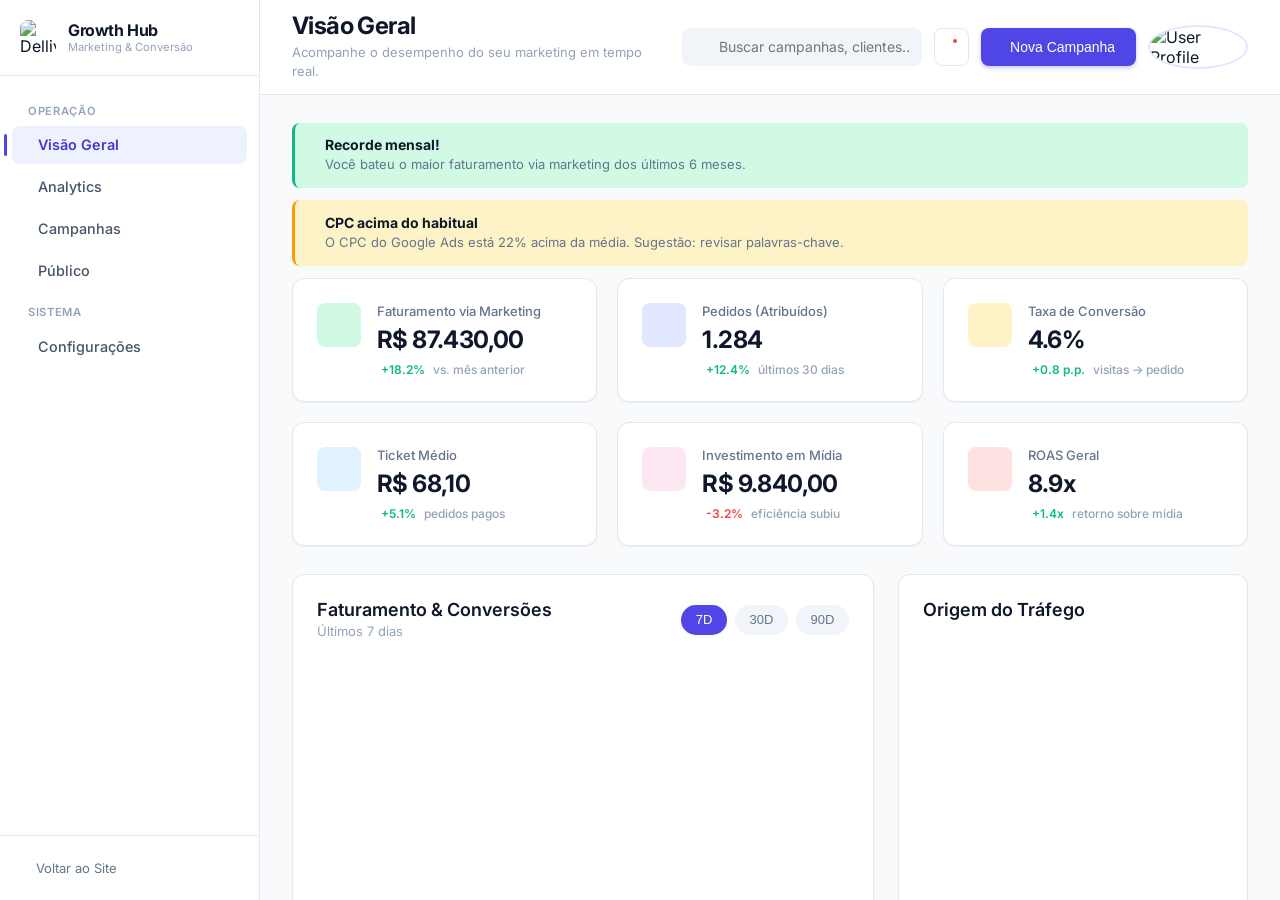
==== growth-hub/index.html @ b265a1ce "Add App ERP Marketing" ====
<!DOCTYPE html>
<html lang="pt-BR">
<head>
    <meta charset="UTF-8">
    <meta name="viewport" content="width=device-width, initial-scale=1.0">
    <title>Growth Hub | Dellivery Aqui</title>
    <meta name="description" content="Growth Hub — Centro de marketing, performance e conversão da Dellivery Aqui.">
    <!-- Google Fonts: Inter -->
    <link rel="preconnect" href="https://fonts.googleapis.com">
    <link rel="preconnect" href="https://fonts.gstatic.com" crossorigin>
    <link href="https://fonts.googleapis.com/css2?family=Inter:wght@300;400;500;600;700&display=swap" rel="stylesheet">
    <!-- Phosphor Icons -->
    <script src="https://unpkg.com/@phosphor-icons/web"></script>
    <!-- Custom CSS -->
    <link rel="stylesheet" href="styles.css">
    <link rel="icon" type="image/png" href="../assets/deliveryaqui.favicon.png">
</head>
<body>
    <div class="app-layout">
        <!-- Sidebar Navigation -->
        <aside class="sidebar">
            <div class="sidebar-header">
                <img src="../assets/develliveryaquilogo.png" alt="Dellivery Aqui" class="logo">
                <div class="logo-block">
                    <span class="logo-text">Growth Hub</span>
                    <span class="logo-sub">Marketing &amp; Conversão</span>
                </div>
            </div>
            <nav class="sidebar-nav">
                <span class="nav-section">Operação</span>
                <a href="#" class="nav-item active" data-page="dashboard">
                    <i class="ph ph-squares-four"></i>
                    <span>Visão Geral</span>
                </a>
                <a href="#" class="nav-item" data-page="analytics">
                    <i class="ph ph-chart-line-up"></i>
                    <span>Analytics</span>
                </a>
                <a href="#" class="nav-item" data-page="campaigns">
                    <i class="ph ph-megaphone"></i>
                    <span>Campanhas</span>
                </a>
                <a href="#" class="nav-item" data-page="audience">
                    <i class="ph ph-users-three"></i>
                    <span>Público</span>
                </a>
                <span class="nav-section">Sistema</span>
                <a href="#" class="nav-item" data-page="settings">
                    <i class="ph ph-gear-six"></i>
                    <span>Configurações</span>
                </a>
            </nav>
            <div class="sidebar-footer">
                <a href="../index.html" class="back-link">
                    <i class="ph ph-arrow-left"></i>
                    <span>Voltar ao Site</span>
                </a>
            </div>
        </aside>

        <!-- Main Content Area -->
        <main class="main-content">
            <header class="top-header">
                <div class="header-left">
                    <h1 id="page-title">Visão Geral</h1>
                    <p id="page-subtitle" class="page-subtitle">Acompanhe o desempenho do seu marketing em tempo real.</p>
                </div>
                <div class="header-actions">
                    <div class="search-box">
                        <i class="ph ph-magnifying-glass"></i>
                        <input type="text" placeholder="Buscar campanhas, clientes...">
                    </div>
                    <button class="icon-btn" title="Notificações">
                        <i class="ph ph-bell"></i>
                        <span class="notification-dot"></span>
                    </button>
                    <button class="btn btn-primary" id="open-new-campaign">
                        <i class="ph ph-plus"></i> Nova Campanha
                    </button>
                    <div class="user-profile">
                        <img src="https://ui-avatars.com/api/?name=Admin+Dellivery&background=6366f1&color=fff" alt="User Profile">
                    </div>
                </div>
            </header>
            <div id="app-content" class="content-container">
                <!-- Content injected via JS -->
            </div>
        </main>
    </div>

    <!-- New Campaign Modal -->
    <div class="modal-overlay" id="new-campaign-modal" aria-hidden="true">
        <div class="modal" role="dialog" aria-modal="true" aria-labelledby="new-campaign-title">
            <header class="modal-header">
                <div>
                    <h2 id="new-campaign-title">Criar nova campanha</h2>
                    <p>Defina os parâmetros e publique em poucos minutos.</p>
                </div>
                <button class="icon-btn modal-close" data-close-modal aria-label="Fechar">
                    <i class="ph ph-x"></i>
                </button>
            </header>

            <div class="modal-stepper">
                <div class="step active"><span>1</span> Detalhes</div>
                <div class="step-line"></div>
                <div class="step"><span>2</span> Público</div>
                <div class="step-line"></div>
                <div class="step"><span>3</span> Orçamento</div>
            </div>

            <form id="new-campaign-form" class="modal-body" novalidate>
                <div class="form-grid">
                    <div class="form-field span-2">
                        <label for="cmp-name">Nome da campanha</label>
                        <input type="text" id="cmp-name" name="name" placeholder="Ex.: Promo Dia dos Namorados" required>
                        <span class="form-error" data-error-for="name">Informe um nome.</span>
                    </div>

                    <div class="form-field">
                        <label for="cmp-platform">Plataforma</label>
                        <select id="cmp-platform" name="platform" required>
                            <option value="">Selecione...</option>
                            <option value="Meta Ads">Meta Ads (Facebook / Instagram)</option>
                            <option value="Google Ads">Google Ads</option>
                            <option value="TikTok Ads">TikTok Ads</option>
                            <option value="WhatsApp">WhatsApp Business</option>
                            <option value="E-mail">E-mail Marketing</option>
                        </select>
                    </div>

                    <div class="form-field">
                        <label for="cmp-objective">Objetivo</label>
                        <select id="cmp-objective" name="objective" required>
                            <option value="">Selecione...</option>
                            <option value="Conversão">Conversão (vendas)</option>
                            <option value="Tráfego">Tráfego para o cardápio</option>
                            <option value="Reconhecimento">Reconhecimento de marca</option>
                            <option value="Engajamento">Engajamento</option>
                            <option value="Reengajamento">Reengajamento (retargeting)</option>
                        </select>
                    </div>

                    <div class="form-field">
                        <label for="cmp-budget">Orçamento diário (R$)</label>
                        <input type="number" id="cmp-budget" name="budget" placeholder="50" min="10" step="10" required>
                    </div>

                    <div class="form-field">
                        <label for="cmp-audience">Público-alvo</label>
                        <select id="cmp-audience" name="audience" required>
                            <option value="">Selecione...</option>
                            <option value="Clientes Ativos">Clientes ativos</option>
                            <option value="Clientes em Risco">Clientes em risco</option>
                            <option value="Lookalike VIPs">Lookalike de VIPs</option>
                            <option value="Geográfico 5km">Geográfico — Raio 5km</option>
                            <option value="Carrinho Abandonado">Carrinho abandonado</option>
                        </select>
                    </div>

                    <div class="form-field">
                        <label for="cmp-start">Início</label>
                        <input type="date" id="cmp-start" name="start" required>
                    </div>

                    <div class="form-field">
                        <label for="cmp-end">Término</label>
                        <input type="date" id="cmp-end" name="end">
                    </div>

                    <div class="form-field span-2">
                        <label for="cmp-message">Mensagem / criativo</label>
                        <textarea id="cmp-message" name="message" rows="3" placeholder="Ex.: Hoje a pizza grande sai por R$ 39,90. Peça pelo app!"></textarea>
                    </div>

                    <div class="form-field span-2">
                        <span class="form-label">Status inicial</span>
                        <div class="radio-group">
                            <label class="radio-pill">
                                <input type="radio" name="status" value="Ativa" checked>
                                <span><i class="ph ph-play-circle"></i> Ativar agora</span>
                            </label>
                            <label class="radio-pill">
                                <input type="radio" name="status" value="Rascunho">
                                <span><i class="ph ph-floppy-disk"></i> Salvar rascunho</span>
                            </label>
                            <label class="radio-pill">
                                <input type="radio" name="status" value="Agendada">
                                <span><i class="ph ph-calendar-blank"></i> Agendar</span>
                            </label>
                        </div>
                    </div>
                </div>
            </form>

            <footer class="modal-footer">
                <button type="button" class="btn btn-outline" data-close-modal>Cancelar</button>
                <button type="submit" form="new-campaign-form" class="btn btn-primary">
                    <i class="ph ph-rocket-launch"></i> Criar campanha
                </button>
            </footer>
        </div>
    </div>

    <!-- Toast container -->
    <div id="toast-container" class="toast-container" aria-live="polite"></div>

    <!-- Chart.js for Mocked Charts -->
    <script src="https://cdn.jsdelivr.net/npm/chart.js"></script>
    <!-- App Logic -->
    <script src="app.js"></script>
</body>
</html>
---- growth-hub/styles.css ----
/* =====================================================
   Growth Hub — Marketing & Conversão | Dellivery Aqui
   Design tokens, layout, components, modal & responsive.
   ===================================================== */

:root {
    --primary: #4f46e5;
    --primary-hover: #4338ca;
    --primary-light: #e0e7ff;
    --secondary: #ec4899;
    --success: #10b981;
    --success-light: #d1fae5;
    --warning: #f59e0b;
    --warning-light: #fef3c7;
    --danger: #ef4444;
    --danger-light: #fee2e2;
    --info: #0ea5e9;
    --info-light: #e0f2fe;

    --bg-main: #f8fafc;
    --bg-surface: #ffffff;
    --bg-muted: #f1f5f9;
    --text-primary: #0f172a;
    --text-secondary: #64748b;
    --text-muted: #94a3b8;
    --border: #e2e8f0;
    --border-strong: #cbd5e1;

    --sidebar-bg: #ffffff;
    --sidebar-text: #475569;
    --sidebar-active-bg: #eef2ff;
    --sidebar-active-text: #4338ca;

    --shadow-sm: 0 1px 2px 0 rgb(0 0 0 / 0.05);
    --shadow-md: 0 4px 6px -1px rgb(0 0 0 / 0.1), 0 2px 4px -2px rgb(0 0 0 / 0.1);
    --shadow-lg: 0 10px 15px -3px rgb(0 0 0 / 0.1), 0 4px 6px -4px rgb(0 0 0 / 0.1);
    --shadow-xl: 0 20px 25px -5px rgb(0 0 0 / 0.1), 0 10px 10px -5px rgb(0 0 0 / 0.04);

    --radius-sm: 0.375rem;
    --radius-md: 0.5rem;
    --radius-lg: 0.75rem;
    --radius-xl: 1rem;

    --transition: all 0.25s cubic-bezier(0.4, 0, 0.2, 1);
}

/* Reset */
* { margin: 0; padding: 0; box-sizing: border-box; }

body {
    font-family: 'Inter', sans-serif;
    background-color: var(--bg-main);
    color: var(--text-primary);
    -webkit-font-smoothing: antialiased;
}

.app-layout {
    display: flex;
    height: 100vh;
    overflow: hidden;
}

/* Typography */
h1 { font-size: 1.5rem; font-weight: 700; letter-spacing: -0.025em; }
h2 { font-size: 1.125rem; font-weight: 600; margin-bottom: 1rem; }
h3 { font-size: 1rem; font-weight: 600; }
p  { color: var(--text-secondary); line-height: 1.5; }
small { color: var(--text-muted); font-size: 0.75rem; }

/* ============== Buttons ============== */
.btn {
    display: inline-flex;
    align-items: center;
    justify-content: center;
    gap: 0.5rem;
    padding: 0.625rem 1.25rem;
    border-radius: var(--radius-md);
    font-weight: 500;
    font-size: 0.875rem;
    cursor: pointer;
    transition: var(--transition);
    border: 1px solid transparent;
    outline: none;
    text-decoration: none;
    white-space: nowrap;
}

.btn-primary {
    background-color: var(--primary);
    color: white;
    box-shadow: 0 2px 4px rgba(79, 70, 229, 0.3);
}
.btn-primary:hover {
    background-color: var(--primary-hover);
    transform: translateY(-1px);
    box-shadow: 0 4px 8px rgba(79, 70, 229, 0.4);
}

.btn-outline {
    background-color: transparent;
    border-color: var(--border);
    color: var(--text-primary);
}
.btn-outline:hover {
    background-color: var(--bg-muted);
    border-color: var(--border-strong);
}

.btn-ghost {
    background: transparent;
    color: var(--text-secondary);
}
.btn-ghost:hover {
    background: var(--bg-muted);
    color: var(--text-primary);
}

.btn-sm {
    padding: 0.375rem 0.75rem;
    font-size: 0.8125rem;
}

.btn-icon {
    padding: 0.4rem 0.55rem;
    font-size: 0.95rem;
}

.icon-btn {
    width: 38px;
    height: 38px;
    display: inline-flex;
    align-items: center;
    justify-content: center;
    border: 1px solid var(--border);
    background: var(--bg-surface);
    border-radius: var(--radius-md);
    cursor: pointer;
    color: var(--text-secondary);
    position: relative;
    transition: var(--transition);
}
.icon-btn:hover { background: var(--bg-muted); color: var(--text-primary); }
.icon-btn .notification-dot {
    position: absolute;
    top: 8px; right: 9px;
    width: 8px; height: 8px;
    background: var(--danger);
    border-radius: 50%;
    border: 2px solid var(--bg-surface);
}

/* ============== Sidebar ============== */
.sidebar {
    width: 260px;
    background-color: var(--sidebar-bg);
    border-right: 1px solid var(--border);
    display: flex;
    flex-direction: column;
    z-index: 10;
    flex-shrink: 0;
}

.sidebar-header {
    height: 76px;
    display: flex;
    align-items: center;
    padding: 0 1.25rem;
    border-bottom: 1px solid var(--border);
    gap: 0.75rem;
}
.sidebar-header .logo {
    height: 36px;
    width: 36px;
    border-radius: 8px;
    object-fit: cover;
}
.logo-block { display: flex; flex-direction: column; line-height: 1.1; }
.logo-text {
    font-weight: 700;
    font-size: 1rem;
    color: var(--text-primary);
    letter-spacing: -0.025em;
}
.logo-sub {
    font-size: 0.7rem;
    color: var(--text-muted);
    margin-top: 2px;
}

.sidebar-nav {
    flex: 1;
    padding: 1rem 0.75rem;
    display: flex;
    flex-direction: column;
    gap: 0.25rem;
    overflow-y: auto;
}
.nav-section {
    font-size: 0.7rem;
    font-weight: 600;
    text-transform: uppercase;
    letter-spacing: 0.06em;
    color: var(--text-muted);
    padding: 0.75rem 1rem 0.25rem;
}
.nav-item {
    display: flex;
    align-items: center;
    gap: 0.75rem;
    padding: 0.65rem 0.9rem;
    border-radius: var(--radius-md);
    color: var(--sidebar-text);
    text-decoration: none;
    font-weight: 500;
    font-size: 0.9rem;
    transition: var(--transition);
    position: relative;
}
.nav-item i { font-size: 1.2rem; }
.nav-item:hover { background-color: var(--bg-muted); color: var(--text-primary); }
.nav-item.active {
    background-color: var(--sidebar-active-bg);
    color: var(--sidebar-active-text);
    font-weight: 600;
}
.nav-item.active::before {
    content: '';
    position: absolute;
    left: -8px; top: 8px; bottom: 8px;
    width: 3px;
    background: var(--primary);
    border-radius: 2px;
}

.sidebar-footer {
    padding: 1rem;
    border-top: 1px solid var(--border);
}
.back-link {
    display: flex;
    align-items: center;
    gap: 0.5rem;
    color: var(--text-secondary);
    text-decoration: none;
    font-size: 0.8125rem;
    padding: 0.5rem 0.75rem;
    border-radius: var(--radius-md);
    transition: var(--transition);
}
.back-link:hover {
    color: var(--primary);
    background-color: var(--primary-light);
}

/* ============== Main Content ============== */
.main-content {
    flex: 1;
    display: flex;
    flex-direction: column;
    overflow: hidden;
    min-width: 0;
}

.top-header {
    min-height: 76px;
    display: flex;
    align-items: center;
    justify-content: space-between;
    padding: 0.75rem 2rem;
    background-color: var(--bg-surface);
    border-bottom: 1px solid var(--border);
    gap: 1rem;
}
.header-left h1 { line-height: 1.2; }
.page-subtitle { font-size: 0.8125rem; color: var(--text-muted); margin-top: 2px; }

.header-actions {
    display: flex;
    align-items: center;
    gap: 0.75rem;
}

.search-box {
    position: relative;
    display: flex;
    align-items: center;
}
.search-box i {
    position: absolute;
    left: 0.75rem;
    color: var(--text-muted);
    font-size: 1rem;
    pointer-events: none;
}
.search-box input {
    height: 38px;
    width: 240px;
    padding: 0 0.75rem 0 2.25rem;
    background: var(--bg-muted);
    border: 1px solid transparent;
    border-radius: var(--radius-md);
    font-size: 0.875rem;
    font-family: inherit;
    transition: var(--transition);
}
.search-box input:focus {
    outline: none;
    background: var(--bg-surface);
    border-color: var(--primary);
    box-shadow: 0 0 0 3px var(--primary-light);
}

.user-profile img {
    width: 38px;
    height: 38px;
    border-radius: 50%;
    cursor: pointer;
    border: 2px solid var(--primary-light);
}

.content-container {
    flex: 1;
    padding: 1.75rem 2rem;
    overflow-y: auto;
    position: relative;
}

/* Page Transitions */
.page-enter { animation: fadeIn 0.4s ease-out forwards; }
@keyframes fadeIn {
    from { opacity: 0; transform: translateY(10px); }
    to   { opacity: 1; transform: translateY(0); }
}

/* ============== Cards ============== */
.card {
    background: var(--bg-surface);
    border-radius: var(--radius-lg);
    border: 1px solid var(--border);
    padding: 1.5rem;
    box-shadow: var(--shadow-sm);
    transition: var(--transition);
}
.card:hover { box-shadow: var(--shadow-md); }

.card-header {
    display: flex;
    justify-content: space-between;
    align-items: center;
    margin-bottom: 1.25rem;
    flex-wrap: wrap;
    gap: 0.75rem;
}
.card-header h2 { margin-bottom: 0; }
.card-header .card-subtitle {
    font-size: 0.8125rem;
    color: var(--text-muted);
    margin-top: 2px;
}

/* ============== Stats Grid ============== */
.stats-grid {
    display: grid;
    grid-template-columns: repeat(auto-fit, minmax(230px, 1fr));
    gap: 1.25rem;
    margin-bottom: 1.75rem;
}
.stat-card {
    display: flex;
    align-items: flex-start;
    gap: 1rem;
}
.stat-icon {
    width: 44px;
    height: 44px;
    border-radius: var(--radius-md);
    display: flex;
    align-items: center;
    justify-content: center;
    font-size: 1.4rem;
    flex-shrink: 0;
}
.stat-icon.primary   { background: var(--primary-light); color: var(--primary); }
.stat-icon.success   { background: var(--success-light); color: var(--success); }
.stat-icon.warning   { background: var(--warning-light); color: var(--warning); }
.stat-icon.danger    { background: var(--danger-light);  color: var(--danger); }
.stat-icon.info      { background: var(--info-light);    color: var(--info); }
.stat-icon.secondary { background: #fce7f3; color: var(--secondary); }

.stat-details { flex: 1; min-width: 0; }
.stat-details h3 {
    font-size: 0.8125rem;
    color: var(--text-secondary);
    margin-bottom: 0.35rem;
    font-weight: 500;
}
.stat-details .value {
    font-size: 1.5rem;
    font-weight: 700;
    color: var(--text-primary);
    letter-spacing: -0.025em;
}
.stat-details .trend {
    font-size: 0.75rem;
    display: inline-flex;
    align-items: center;
    gap: 0.25rem;
    margin-top: 0.35rem;
    font-weight: 600;
}
.trend.up   { color: var(--success); }
.trend.down { color: var(--danger); }
.trend .since { color: var(--text-muted); font-weight: 500; margin-left: 0.25rem; }

/* ============== Charts Grid ============== */
.charts-grid {
    display: grid;
    grid-template-columns: 2fr 1fr;
    gap: 1.5rem;
    margin-bottom: 1.75rem;
}
.charts-grid.equal {
    grid-template-columns: 1fr 1fr;
}
.chart-container {
    position: relative;
    height: 300px;
    width: 100%;
}
.chart-container.compact { height: 220px; }

/* ============== Tables ============== */
.table-container { overflow-x: auto; }
table {
    width: 100%;
    border-collapse: collapse;
}
th, td {
    padding: 0.85rem 1rem;
    text-align: left;
    border-bottom: 1px solid var(--border);
}
th {
    font-size: 0.75rem;
    font-weight: 600;
    color: var(--text-secondary);
    text-transform: uppercase;
    letter-spacing: 0.05em;
    background: var(--bg-muted);
}
th:first-child { border-top-left-radius: var(--radius-md); }
th:last-child  { border-top-right-radius: var(--radius-md); }
td {
    font-size: 0.875rem;
    color: var(--text-primary);
}
tr:hover td { background: var(--bg-main); }
.table-actions { display: inline-flex; gap: 0.25rem; }

/* Status badges */
.status-badge {
    display: inline-flex;
    align-items: center;
    gap: 0.35rem;
    padding: 0.2rem 0.6rem;
    border-radius: 9999px;
    font-size: 0.7rem;
    font-weight: 600;
    text-transform: uppercase;
    letter-spacing: 0.03em;
}
.status-badge::before {
    content: '';
    width: 6px; height: 6px;
    border-radius: 50%;
    background: currentColor;
}
.status-active   { background: var(--success-light); color: var(--success); }
.status-paused   { background: var(--warning-light); color: var(--warning); }
.status-ended    { background: var(--bg-muted); color: var(--text-secondary); }
.status-draft    { background: var(--info-light); color: var(--info); }
.status-scheduled{ background: var(--primary-light); color: var(--primary); }

/* Platform pill */
.platform-pill {
    display: inline-flex;
    align-items: center;
    gap: 0.4rem;
    font-size: 0.8125rem;
    font-weight: 500;
}
.platform-pill i { font-size: 1rem; }

/* ============== Funnel ============== */
.funnel-container {
    display: flex;
    flex-direction: column;
    gap: 0.75rem;
    align-items: center;
    padding: 1rem 0;
}
.funnel-stage {
    background: linear-gradient(135deg, var(--primary), var(--secondary));
    color: white;
    padding: 1rem 1.5rem;
    border-radius: var(--radius-md);
    display: flex;
    justify-content: space-between;
    align-items: center;
    box-shadow: var(--shadow-md);
    transition: transform 0.3s ease;
    width: 100%;
}
.funnel-stage:hover { transform: scale(1.02); }
.funnel-stage:nth-child(1) { width: 100%; }
.funnel-stage:nth-child(2) { width: 88%; background: linear-gradient(135deg, #6366f1, #a855f7); }
.funnel-stage:nth-child(3) { width: 70%; background: linear-gradient(135deg, #8b5cf6, #d946ef); }
.funnel-stage:nth-child(4) { width: 50%; background: linear-gradient(135deg, #a855f7, #ec4899); }
.funnel-stage:nth-child(5) { width: 32%; background: linear-gradient(135deg, #ec4899, #f43f5e); }
.funnel-info { display: flex; flex-direction: column; }
.funnel-name  { font-weight: 600; font-size: 1rem; }
.funnel-desc  { font-size: 0.75rem; opacity: 0.9; }
.funnel-value { font-weight: 700; font-size: 1.4rem; }
.funnel-rate  { font-size: 0.75rem; opacity: 0.85; margin-top: 2px; }

/* ============== Integrations ============== */
.integrations-grid {
    display: grid;
    grid-template-columns: repeat(auto-fill, minmax(280px, 1fr));
    gap: 1.25rem;
}
.integration-card {
    display: flex;
    flex-direction: column;
    gap: 0.85rem;
}
.integration-header {
    display: flex;
    align-items: center;
    gap: 0.85rem;
}
.integration-header .stat-icon { width: 44px; height: 44px; font-size: 1.5rem; }
.integration-header h3 { margin: 0; font-size: 0.95rem; }
.integration-header p  { font-size: 0.75rem; margin: 0; }

/* ============== Filter chips ============== */
.filter-chips {
    display: flex;
    flex-wrap: wrap;
    gap: 0.5rem;
    margin-bottom: 1rem;
}
.chip {
    padding: 0.4rem 0.85rem;
    background: var(--bg-muted);
    border-radius: 9999px;
    font-size: 0.8125rem;
    font-weight: 500;
    color: var(--text-secondary);
    cursor: pointer;
    border: 1px solid transparent;
    transition: var(--transition);
    display: inline-flex;
    align-items: center;
    gap: 0.4rem;
}
.chip:hover { color: var(--text-primary); border-color: var(--border-strong); }
.chip.active {
    background: var(--primary);
    color: white;
}
.chip .count {
    background: rgba(0,0,0,0.08);
    padding: 0 0.4rem;
    border-radius: 9999px;
    font-size: 0.7rem;
}
.chip.active .count { background: rgba(255,255,255,0.25); }

/* ============== Lists / segmentation ============== */
.list-clean {
    list-style: none;
    padding: 0;
    display: flex;
    flex-direction: column;
}
.list-clean li {
    display: flex;
    justify-content: space-between;
    align-items: center;
    padding: 0.85rem 0;
    border-bottom: 1px solid var(--border);
    gap: 0.75rem;
}
.list-clean li:last-child { border-bottom: none; }
.list-clean .label-block { display: flex; flex-direction: column; min-width: 0; }
.list-clean .label-block strong { font-size: 0.875rem; color: var(--text-primary); }
.list-clean .label-block span   { font-size: 0.75rem; color: var(--text-muted); }
.list-clean .value-block { text-align: right; flex-shrink: 0; }
.list-clean .value-block .num { font-weight: 600; color: var(--text-primary); font-size: 0.95rem; }
.list-clean .value-block .sub { font-size: 0.7rem; color: var(--text-muted); }

.bar-row {
    display: flex;
    flex-direction: column;
    gap: 0.5rem;
    padding: 0.75rem 0;
    border-bottom: 1px solid var(--border);
}
.bar-row:last-child { border-bottom: none; }
.bar-row-head {
    display: flex;
    justify-content: space-between;
    align-items: center;
    font-size: 0.875rem;
}
.bar-row-head strong { color: var(--text-primary); }
.bar-row-head .bar-value { color: var(--text-secondary); font-size: 0.8125rem; }
.bar-track {
    width: 100%;
    height: 6px;
    background: var(--bg-muted);
    border-radius: 9999px;
    overflow: hidden;
}
.bar-fill {
    height: 100%;
    border-radius: 9999px;
    background: linear-gradient(90deg, var(--primary), var(--secondary));
}

/* ============== Activity timeline ============== */
.timeline {
    list-style: none;
    padding: 0;
    margin: 0;
    position: relative;
}
.timeline li {
    display: flex;
    gap: 0.85rem;
    padding-bottom: 1rem;
    position: relative;
}
.timeline li:not(:last-child)::before {
    content: '';
    position: absolute;
    left: 17px;
    top: 36px;
    bottom: -4px;
    width: 2px;
    background: var(--border);
}
.timeline .tl-icon {
    width: 36px; height: 36px;
    border-radius: 50%;
    display: flex; align-items: center; justify-content: center;
    background: var(--primary-light);
    color: var(--primary);
    flex-shrink: 0;
    font-size: 1.05rem;
}
.timeline .tl-body { flex: 1; min-width: 0; }
.timeline .tl-body strong { font-size: 0.875rem; color: var(--text-primary); }
.timeline .tl-body p { font-size: 0.8125rem; color: var(--text-secondary); margin-top: 2px; }
.timeline .tl-body small { font-size: 0.7rem; color: var(--text-muted); }

/* ============== Tabs ============== */
.tabs {
    display: flex;
    gap: 0.25rem;
    border-bottom: 1px solid var(--border);
    margin-bottom: 1.5rem;
    overflow-x: auto;
}
.tab {
    padding: 0.75rem 1rem;
    font-size: 0.875rem;
    font-weight: 500;
    color: var(--text-secondary);
    cursor: pointer;
    border-bottom: 2px solid transparent;
    transition: var(--transition);
    white-space: nowrap;
    display: inline-flex;
    align-items: center;
    gap: 0.4rem;
    background: transparent;
    border-top: none;
    border-left: none;
    border-right: none;
    font-family: inherit;
}
.tab:hover { color: var(--text-primary); }
.tab.active {
    color: var(--primary);
    border-bottom-color: var(--primary);
    font-weight: 600;
}

/* ============== Settings panels ============== */
.settings-grid {
    display: grid;
    grid-template-columns: 1fr 1fr;
    gap: 1.25rem;
}
.settings-row {
    display: flex;
    justify-content: space-between;
    align-items: center;
    padding: 0.85rem 0;
    border-bottom: 1px solid var(--border);
    gap: 1rem;
}
.settings-row:last-child { border-bottom: none; }
.settings-row .meta { display: flex; flex-direction: column; gap: 2px; }
.settings-row .meta strong { font-size: 0.875rem; color: var(--text-primary); }
.settings-row .meta span { font-size: 0.75rem; color: var(--text-muted); }

/* Toggle switch */
.switch {
    position: relative;
    display: inline-block;
    width: 40px; height: 22px;
    flex-shrink: 0;
}
.switch input { opacity: 0; width: 0; height: 0; }
.switch .slider {
    position: absolute;
    cursor: pointer;
    inset: 0;
    background: var(--border-strong);
    border-radius: 9999px;
    transition: 0.25s;
}
.switch .slider::before {
    content: '';
    position: absolute;
    height: 16px; width: 16px;
    left: 3px; bottom: 3px;
    background: white;
    border-radius: 50%;
    transition: 0.25s;
    box-shadow: var(--shadow-sm);
}
.switch input:checked + .slider { background: var(--primary); }
.switch input:checked + .slider::before { transform: translateX(18px); }

/* Plan card */
.plan-card {
    border: 2px solid var(--primary);
    background: linear-gradient(135deg, #eef2ff 0%, #fce7f3 100%);
}
.plan-card .plan-tag {
    background: var(--primary);
    color: white;
    font-size: 0.7rem;
    padding: 0.25rem 0.6rem;
    border-radius: 9999px;
    font-weight: 600;
    text-transform: uppercase;
    letter-spacing: 0.05em;
    display: inline-block;
}
.plan-card .price {
    font-size: 2rem;
    font-weight: 700;
    color: var(--text-primary);
    margin: 0.5rem 0;
}
.plan-card .price small {
    font-size: 0.875rem;
    font-weight: 500;
    color: var(--text-secondary);
}
.plan-features {
    list-style: none;
    padding: 0;
    margin: 1rem 0;
    display: flex;
    flex-direction: column;
    gap: 0.5rem;
}
.plan-features li {
    display: flex;
    align-items: center;
    gap: 0.5rem;
    font-size: 0.875rem;
    color: var(--text-primary);
}
.plan-features li i { color: var(--success); }

/* Team avatars */
.avatar {
    width: 36px;
    height: 36px;
    border-radius: 50%;
    background: var(--primary-light);
    color: var(--primary);
    display: inline-flex;
    align-items: center;
    justify-content: center;
    font-weight: 600;
    font-size: 0.85rem;
    flex-shrink: 0;
}
.team-row {
    display: flex;
    align-items: center;
    gap: 0.85rem;
    padding: 0.75rem 0;
    border-bottom: 1px solid var(--border);
}
.team-row:last-child { border-bottom: none; }
.team-row .info { flex: 1; min-width: 0; }
.team-row .info strong { display: block; font-size: 0.875rem; color: var(--text-primary); }
.team-row .info span { font-size: 0.75rem; color: var(--text-muted); }

/* Alert callouts */
.alert {
    display: flex;
    gap: 0.85rem;
    padding: 0.85rem 1rem;
    border-radius: var(--radius-md);
    border-left: 3px solid;
    align-items: flex-start;
    margin-bottom: 0.75rem;
}
.alert i { font-size: 1.2rem; margin-top: 2px; flex-shrink: 0; }
.alert .alert-body { flex: 1; }
.alert strong { display: block; font-size: 0.875rem; margin-bottom: 2px; color: var(--text-primary); }
.alert p { font-size: 0.8125rem; margin: 0; color: var(--text-secondary); }
.alert.success { background: var(--success-light); border-color: var(--success); }
.alert.success i { color: var(--success); }
.alert.warning { background: var(--warning-light); border-color: var(--warning); }
.alert.warning i { color: var(--warning); }
.alert.danger  { background: var(--danger-light);  border-color: var(--danger); }
.alert.danger i { color: var(--danger); }
.alert.info    { background: var(--info-light);    border-color: var(--info); }
.alert.info i { color: var(--info); }

/* ============== Modal ============== */
.modal-overlay {
    position: fixed;
    inset: 0;
    background: rgba(15, 23, 42, 0.55);
    backdrop-filter: blur(4px);
    -webkit-backdrop-filter: blur(4px);
    display: none;
    align-items: center;
    justify-content: center;
    z-index: 1000;
    padding: 1rem;
    animation: fadeOverlay 0.2s ease-out;
}
.modal-overlay.is-open { display: flex; }
@keyframes fadeOverlay {
    from { opacity: 0; }
    to { opacity: 1; }
}

.modal {
    background: var(--bg-surface);
    border-radius: var(--radius-xl);
    box-shadow: var(--shadow-xl);
    width: 100%;
    max-width: 720px;
    max-height: 92vh;
    display: flex;
    flex-direction: column;
    overflow: hidden;
    animation: modalIn 0.25s cubic-bezier(0.4, 0, 0.2, 1);
}
@keyframes modalIn {
    from { opacity: 0; transform: translateY(20px) scale(0.96); }
    to { opacity: 1; transform: translateY(0) scale(1); }
}

.modal-header {
    display: flex;
    justify-content: space-between;
    align-items: flex-start;
    padding: 1.25rem 1.5rem;
    border-bottom: 1px solid var(--border);
    gap: 1rem;
}
.modal-header h2 { margin-bottom: 0.15rem; font-size: 1.125rem; }
.modal-header p  { font-size: 0.8125rem; color: var(--text-muted); margin: 0; }
.modal-close { width: 34px; height: 34px; }

.modal-stepper {
    display: flex;
    align-items: center;
    gap: 0.5rem;
    padding: 0.85rem 1.5rem;
    border-bottom: 1px solid var(--border);
    background: var(--bg-main);
}
.modal-stepper .step {
    display: flex;
    align-items: center;
    gap: 0.4rem;
    font-size: 0.8125rem;
    color: var(--text-muted);
    font-weight: 500;
}
.modal-stepper .step span {
    width: 22px; height: 22px;
    border-radius: 50%;
    background: var(--bg-muted);
    color: var(--text-secondary);
    display: flex;
    align-items: center;
    justify-content: center;
    font-size: 0.75rem;
    font-weight: 600;
    border: 1px solid var(--border-strong);
}
.modal-stepper .step.active { color: var(--primary); }
.modal-stepper .step.active span {
    background: var(--primary);
    color: white;
    border-color: var(--primary);
}
.modal-stepper .step-line {
    flex: 1;
    height: 2px;
    background: var(--border);
    border-radius: 2px;
}

.modal-body {
    padding: 1.5rem;
    overflow-y: auto;
    flex: 1;
}
.modal-footer {
    padding: 1rem 1.5rem;
    border-top: 1px solid var(--border);
    display: flex;
    justify-content: flex-end;
    gap: 0.75rem;
    background: var(--bg-main);
}

/* ============== Forms ============== */
.form-grid {
    display: grid;
    grid-template-columns: 1fr 1fr;
    gap: 1rem 1rem;
}
.form-field { display: flex; flex-direction: column; gap: 0.4rem; }
.form-field.span-2 { grid-column: 1 / -1; }
.form-field label,
.form-field .form-label {
    font-size: 0.8125rem;
    font-weight: 500;
    color: var(--text-primary);
}
.form-field input,
.form-field select,
.form-field textarea {
    padding: 0.625rem 0.75rem;
    border: 1px solid var(--border);
    border-radius: var(--radius-md);
    font-size: 0.875rem;
    font-family: inherit;
    color: var(--text-primary);
    background: var(--bg-surface);
    transition: var(--transition);
    width: 100%;
}
.form-field textarea { resize: vertical; min-height: 70px; }
.form-field input:focus,
.form-field select:focus,
.form-field textarea:focus {
    outline: none;
    border-color: var(--primary);
    box-shadow: 0 0 0 3px var(--primary-light);
}
.form-field.has-error input,
.form-field.has-error select,
.form-field.has-error textarea {
    border-color: var(--danger);
}
.form-error {
    font-size: 0.75rem;
    color: var(--danger);
    display: none;
}
.form-field.has-error .form-error { display: block; }

.radio-group {
    display: flex;
    gap: 0.5rem;
    flex-wrap: wrap;
}
.radio-pill {
    flex: 1;
    min-width: 130px;
    cursor: pointer;
    position: relative;
}
.radio-pill input { position: absolute; opacity: 0; pointer-events: none; }
.radio-pill span {
    display: flex;
    align-items: center;
    justify-content: center;
    gap: 0.4rem;
    padding: 0.65rem 0.85rem;
    border: 1px solid var(--border);
    border-radius: var(--radius-md);
    font-size: 0.8125rem;
    color: var(--text-secondary);
    background: var(--bg-surface);
    transition: var(--transition);
    font-weight: 500;
}
.radio-pill span i { font-size: 1rem; }
.radio-pill input:checked + span {
    border-color: var(--primary);
    color: var(--primary);
    background: var(--primary-light);
    font-weight: 600;
}

/* ============== Toast ============== */
.toast-container {
    position: fixed;
    bottom: 1.5rem;
    right: 1.5rem;
    display: flex;
    flex-direction: column;
    gap: 0.5rem;
    z-index: 2000;
    pointer-events: none;
}
.toast {
    background: var(--bg-surface);
    border: 1px solid var(--border);
    border-left: 4px solid var(--success);
    border-radius: var(--radius-md);
    padding: 0.85rem 1rem;
    box-shadow: var(--shadow-lg);
    display: flex;
    gap: 0.75rem;
    align-items: flex-start;
    min-width: 280px;
    max-width: 360px;
    pointer-events: auto;
    animation: toastIn 0.25s cubic-bezier(0.4, 0, 0.2, 1);
}
.toast i { color: var(--success); font-size: 1.2rem; margin-top: 2px; }
.toast .toast-body strong { font-size: 0.875rem; color: var(--text-primary); display: block; margin-bottom: 2px; }
.toast .toast-body span { font-size: 0.8125rem; color: var(--text-secondary); }
@keyframes toastIn {
    from { opacity: 0; transform: translateX(20px); }
    to { opacity: 1; transform: translateX(0); }
}
.toast.removing { animation: toastOut 0.2s ease-out forwards; }
@keyframes toastOut {
    to { opacity: 0; transform: translateX(20px); }
}

/* ============== Misc utilities ============== */
.muted { color: var(--text-muted); }
.text-success { color: var(--success); }
.text-danger { color: var(--danger); }
.flex-between { display: flex; justify-content: space-between; align-items: center; gap: 1rem; }
.row-gap { display: flex; flex-direction: column; gap: 1.25rem; }
.cols-2 { display: grid; grid-template-columns: 1fr 1fr; gap: 1.25rem; }
.cols-3 { display: grid; grid-template-columns: repeat(3, 1fr); gap: 1.25rem; }

/* ============== Responsive ============== */
@media (max-width: 1024px) {
    .charts-grid { grid-template-columns: 1fr; }
    .charts-grid.equal { grid-template-columns: 1fr; }
    .settings-grid { grid-template-columns: 1fr; }
    .cols-2, .cols-3 { grid-template-columns: 1fr; }
    .search-box input { width: 180px; }
}

@media (max-width: 768px) {
    .app-layout { flex-direction: column; }
    .sidebar {
        width: 100%;
        height: auto;
        border-right: none;
        border-bottom: 1px solid var(--border);
    }
    .sidebar-nav {
        flex-direction: row;
        overflow-x: auto;
        padding: 0.75rem 1rem;
    }
    .nav-section { display: none; }
    .nav-item span { display: none; }
    .nav-item.active::before { display: none; }
    .sidebar-footer { display: none; }
    .top-header { flex-wrap: wrap; padding: 0.75rem 1rem; }
    .header-actions .search-box { display: none; }
    .content-container { padding: 1rem; }
    .form-grid { grid-template-columns: 1fr; }
    .modal { max-height: 100vh; border-radius: 0; }
    .modal-stepper { overflow-x: auto; }
}
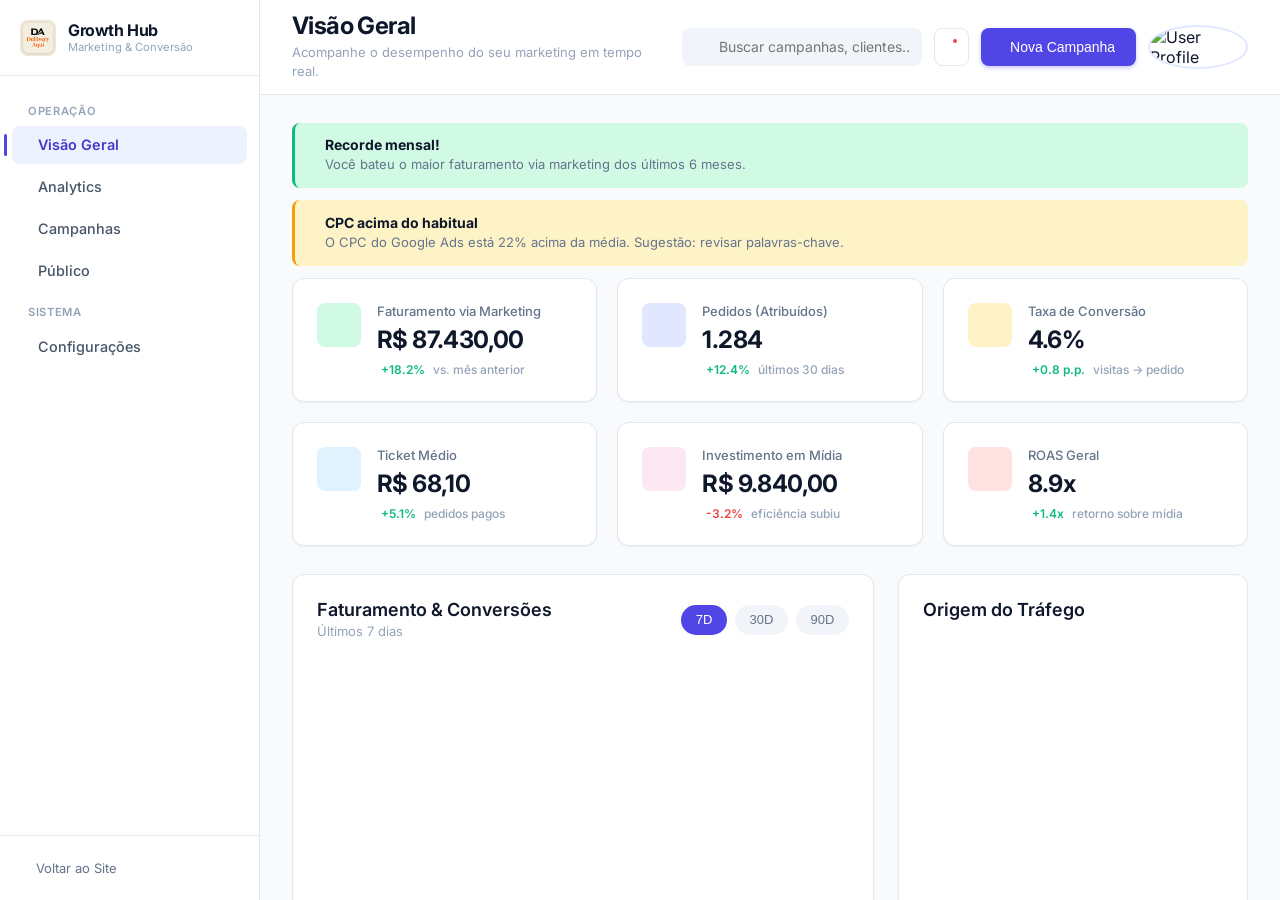
==== commit 1007b2af: "ajustado logo" ====
--- a/growth-hub/index.html
+++ b/growth-hub/index.html
@@ -20,7 +20,7 @@
         <!-- Sidebar Navigation -->
         <aside class="sidebar">
             <div class="sidebar-header">
-                <img src="../assets/develliveryaquilogo.png" alt="Dellivery Aqui" class="logo">
+                <img src="../assets/images/logo.png" alt="Dellivery Aqui" class="logo">
                 <div class="logo-block">
                     <span class="logo-text">Growth Hub</span>
                     <span class="logo-sub">Marketing &amp; Conversão</span>
